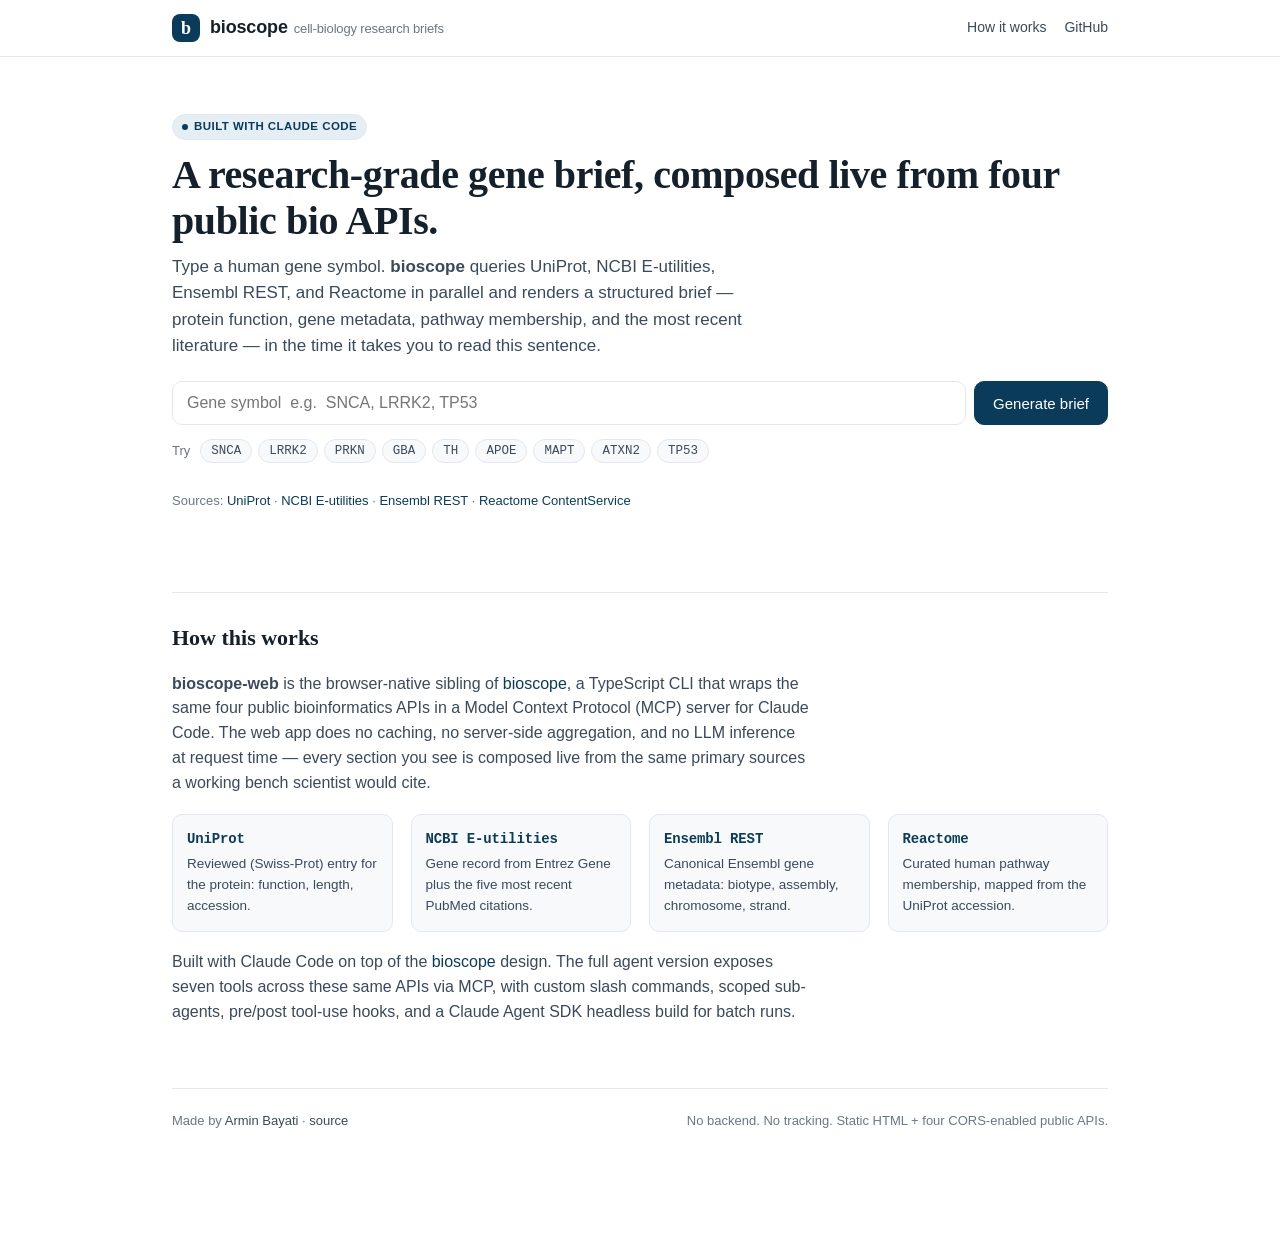
==== index.html @ f00f3561 "V1" ====
<!doctype html>
<html lang="en">
<head>
  <meta charset="utf-8" />
  <meta name="viewport" content="width=device-width, initial-scale=1" />
  <title>bioscope — AI cell-biology research briefs</title>
  <meta name="description" content="Type a human gene symbol. Get a research-grade brief composed live from UniProt, NCBI, Ensembl, and Reactome." />
  <meta name="theme-color" content="#0b3b5a" />
  <meta property="og:title" content="bioscope — AI cell-biology research briefs" />
  <meta property="og:description" content="Type a human gene symbol. Get a research-grade brief composed live from UniProt, NCBI, Ensembl, and Reactome." />
  <meta property="og:type" content="website" />
  <link rel="icon" href="data:image/svg+xml;utf8,<svg xmlns='http://www.w3.org/2000/svg' viewBox='0 0 64 64'><circle cx='32' cy='32' r='28' fill='%230b3b5a'/><text x='50%25' y='56%25' text-anchor='middle' font-family='Georgia,serif' font-size='34' fill='white'>b</text></svg>" />
  <style>
    :root {
      --ink: #14202b;
      --ink-soft: #3a4a5c;
      --mute: #6a7787;
      --rule: #e3e8ee;
      --panel: #f7f9fb;
      --accent: #0b3b5a;
      --accent-soft: #e6eef5;
      --warn: #b54708;
      --warn-soft: #fff4e5;
      --ok: #155724;
      --bg: #ffffff;
      --max: 980px;
    }
    * { box-sizing: border-box; }
    html, body { margin: 0; padding: 0; background: var(--bg); color: var(--ink); }
    body {
      font-family: -apple-system, BlinkMacSystemFont, "Segoe UI", Roboto, "Helvetica Neue", Arial, sans-serif;
      font-size: 16px;
      line-height: 1.55;
      -webkit-font-smoothing: antialiased;
      -moz-osx-font-smoothing: grayscale;
    }
    a { color: var(--accent); text-decoration: none; }
    a:hover { text-decoration: underline; }
    code, .mono { font-family: "SF Mono", Menlo, Consolas, "Roboto Mono", monospace; font-size: 0.93em; }
    .container { max-width: var(--max); margin: 0 auto; padding: 28px 22px 80px; }

    /* ===== Header ===== */
    header.site {
      border-bottom: 1px solid var(--rule);
      background: var(--bg);
      position: sticky; top: 0; z-index: 10;
      backdrop-filter: saturate(180%) blur(8px);
      -webkit-backdrop-filter: saturate(180%) blur(8px);
    }
    header.site .container { padding-top: 14px; padding-bottom: 14px; display: flex; align-items: center; gap: 14px; }
    .brand { display: flex; align-items: center; gap: 10px; font-weight: 600; letter-spacing: -0.01em; color: var(--ink); }
    .brand .logo {
      width: 28px; height: 28px; border-radius: 8px;
      background: var(--accent);
      color: white; display: grid; place-items: center;
      font-family: Georgia, serif; font-weight: 700; font-size: 18px; line-height: 1;
    }
    .brand .name { font-size: 18px; }
    .brand .name em { font-style: normal; color: var(--mute); font-weight: 500; font-size: 13px; margin-left: 6px; }
    nav.site-nav { margin-left: auto; display: flex; gap: 18px; font-size: 14px; }
    nav.site-nav a { color: var(--ink-soft); }
    nav.site-nav a:hover { color: var(--accent); }

    /* ===== Hero ===== */
    .hero { padding-top: 28px; padding-bottom: 12px; }
    .hero h1 {
      font-family: Georgia, "Iowan Old Style", "Times New Roman", serif;
      font-weight: 600;
      font-size: clamp(28px, 4.2vw, 40px);
      line-height: 1.15;
      margin: 0 0 10px;
      letter-spacing: -0.01em;
    }
    .hero p.lede {
      color: var(--ink-soft);
      font-size: 17px;
      max-width: 64ch;
      margin: 0 0 22px;
    }
    .hero .sources {
      color: var(--mute);
      font-size: 13px;
      margin-top: 8px;
    }

    /* ===== Search ===== */
    form.q {
      display: flex; gap: 8px; align-items: stretch;
      margin: 6px 0 14px;
    }
    form.q input[type="text"] {
      flex: 1;
      padding: 12px 14px;
      border: 1px solid var(--rule);
      border-radius: 10px;
      font-size: 16px;
      color: var(--ink);
      background: var(--bg);
      outline: none;
      transition: border-color 0.15s, box-shadow 0.15s;
    }
    form.q input[type="text"]:focus {
      border-color: var(--accent);
      box-shadow: 0 0 0 3px var(--accent-soft);
    }
    form.q button {
      padding: 12px 18px;
      border: 1px solid var(--accent);
      background: var(--accent);
      color: white;
      border-radius: 10px;
      font-size: 15px;
      font-weight: 500;
      cursor: pointer;
      transition: background 0.15s;
    }
    form.q button:hover { background: #0a324d; }
    form.q button:disabled { background: var(--mute); border-color: var(--mute); cursor: progress; }

    .chips { display: flex; flex-wrap: wrap; gap: 6px; margin-bottom: 28px; }
    .chips .label { color: var(--mute); font-size: 13px; margin-right: 4px; align-self: center; }
    .chip {
      font-family: "SF Mono", Menlo, Consolas, monospace;
      font-size: 12.5px;
      padding: 4px 10px;
      border: 1px solid var(--rule);
      border-radius: 999px;
      background: var(--panel);
      color: var(--ink-soft);
      cursor: pointer;
      transition: all 0.12s;
    }
    .chip:hover { border-color: var(--accent); color: var(--accent); background: var(--accent-soft); }

    /* ===== Brief layout ===== */
    .brief { display: grid; gap: 22px; }
    .brief.hidden { display: none; }

    .title-block {
      display: flex; align-items: baseline; flex-wrap: wrap; gap: 14px;
      padding-bottom: 14px;
      border-bottom: 1px solid var(--rule);
    }
    .title-block .gene {
      font-family: "SF Mono", Menlo, Consolas, monospace;
      font-style: italic;
      font-size: 32px;
      font-weight: 700;
      color: var(--accent);
      letter-spacing: -0.01em;
    }
    .title-block .protein {
      font-family: Georgia, serif;
      font-size: 22px;
      color: var(--ink);
    }
    .title-block .organism {
      font-style: italic;
      color: var(--mute);
      font-size: 14px;
    }

    .facts {
      display: grid;
      grid-template-columns: repeat(auto-fit, minmax(170px, 1fr));
      gap: 14px;
      padding: 16px;
      background: var(--panel);
      border: 1px solid var(--rule);
      border-radius: 12px;
    }
    .fact { display: flex; flex-direction: column; gap: 2px; min-width: 0; }
    .fact .k { font-size: 11.5px; text-transform: uppercase; letter-spacing: 0.06em; color: var(--mute); }
    .fact .v { font-family: "SF Mono", Menlo, Consolas, monospace; font-size: 14px; color: var(--ink); overflow: hidden; text-overflow: ellipsis; }
    .fact .v a { font-family: inherit; }

    section.card {
      padding: 4px 0;
    }
    section.card h2 {
      font-family: Georgia, serif;
      font-size: 19px;
      font-weight: 600;
      margin: 0 0 8px;
      color: var(--ink);
      display: flex; align-items: center; gap: 10px;
    }
    section.card h2 .src {
      font-family: -apple-system, BlinkMacSystemFont, "Segoe UI", Roboto, sans-serif;
      font-size: 11.5px;
      font-weight: 500;
      letter-spacing: 0.04em;
      text-transform: uppercase;
      color: var(--mute);
      padding: 2px 8px;
      border: 1px solid var(--rule);
      border-radius: 999px;
      background: var(--bg);
    }
    section.card .body p { margin: 0 0 8px; color: var(--ink-soft); }
    section.card .body p:last-child { margin-bottom: 0; }

    ul.list { list-style: none; padding: 0; margin: 4px 0 0; }
    ul.list li {
      padding: 10px 0;
      border-top: 1px solid var(--rule);
    }
    ul.list li:first-child { border-top: 0; padding-top: 4px; }
    ul.list .row1 { display: flex; gap: 10px; align-items: baseline; flex-wrap: wrap; }
    ul.list .row1 .id {
      font-family: "SF Mono", Menlo, Consolas, monospace;
      font-size: 12px;
      color: var(--mute);
    }
    ul.list .row1 .title {
      color: var(--ink);
      font-size: 15px;
      line-height: 1.45;
    }
    ul.list .row2 {
      margin-top: 4px;
      color: var(--mute);
      font-size: 13px;
    }
    ul.list .row2 .journal { font-style: italic; }

    /* ===== States ===== */
    .skeleton {
      background: linear-gradient(90deg, var(--panel) 0%, #eef2f6 50%, var(--panel) 100%);
      background-size: 200% 100%;
      animation: shimmer 1.4s linear infinite;
      border-radius: 8px;
    }
    @keyframes shimmer {
      0% { background-position: 200% 0; }
      100% { background-position: -200% 0; }
    }
    .sk-line { height: 14px; margin: 8px 0; }
    .sk-line.w70 { width: 70%; }
    .sk-line.w50 { width: 50%; }
    .sk-line.w90 { width: 90%; }
    .sk-block { height: 80px; margin: 12px 0; }

    .notice {
      padding: 14px 16px;
      border-radius: 10px;
      font-size: 14px;
      border: 1px solid var(--rule);
      background: var(--panel);
      color: var(--ink-soft);
    }
    .notice.warn { background: var(--warn-soft); border-color: #f5cba7; color: var(--warn); }
    .notice strong { color: inherit; }

    /* ===== About / Footer ===== */
    section.about {
      margin-top: 56px;
      padding-top: 28px;
      border-top: 1px solid var(--rule);
    }
    section.about h2 {
      font-family: Georgia, serif;
      font-size: 22px;
      font-weight: 600;
      margin: 0 0 10px;
    }
    section.about p { color: var(--ink-soft); max-width: 72ch; }
    section.about .grid {
      display: grid;
      grid-template-columns: repeat(auto-fit, minmax(220px, 1fr));
      gap: 18px;
      margin-top: 18px;
    }
    section.about .grid .item {
      padding: 14px;
      border: 1px solid var(--rule);
      border-radius: 10px;
      background: var(--panel);
    }
    section.about .grid .item h3 {
      margin: 0 0 4px;
      font-size: 14px;
      font-family: "SF Mono", Menlo, Consolas, monospace;
      letter-spacing: -0.01em;
      color: var(--accent);
    }
    section.about .grid .item p { margin: 0; font-size: 13.5px; }

    footer.site {
      margin-top: 64px;
      padding: 22px 0;
      border-top: 1px solid var(--rule);
      color: var(--mute);
      font-size: 13px;
      display: flex; flex-wrap: wrap; gap: 14px; align-items: center;
    }
    footer.site .who { flex: 1; min-width: 220px; }
    footer.site .built { color: var(--mute); }
    footer.site a { color: var(--ink-soft); }

    .ai-pill {
      display: inline-flex; align-items: center; gap: 6px;
      padding: 3px 9px;
      font-size: 11.5px;
      letter-spacing: 0.04em;
      text-transform: uppercase;
      border: 1px solid var(--rule);
      border-radius: 999px;
      background: var(--accent-soft);
      color: var(--accent);
      font-weight: 600;
    }
    .ai-pill::before {
      content: "";
      width: 6px; height: 6px; border-radius: 999px; background: var(--accent);
    }

    @media (max-width: 600px) {
      .title-block .gene { font-size: 26px; }
      .title-block .protein { font-size: 18px; }
      form.q { flex-direction: column; }
      form.q button { width: 100%; }
    }
  </style>
</head>
<body>

<header class="site">
  <div class="container">
    <a class="brand" href="./">
      <span class="logo">b</span>
      <span class="name">bioscope<em>cell-biology research briefs</em></span>
    </a>
    <nav class="site-nav">
      <a href="#about">How it works</a>
      <a href="https://github.com/abayatibrain/bioscope-web" id="repo-link">GitHub</a>
    </nav>
  </div>
</header>

<main class="container">

  <section class="hero">
    <span class="ai-pill">Built with Claude Code</span>
    <h1 style="margin-top:12px">A research-grade gene brief, composed live from four public bio APIs.</h1>
    <p class="lede">
      Type a human gene symbol. <strong>bioscope</strong> queries UniProt, NCBI E-utilities,
      Ensembl REST, and Reactome in parallel and renders a structured brief —
      protein function, gene metadata, pathway membership, and the most recent literature —
      in the time it takes you to read this sentence.
    </p>

    <form class="q" id="search-form" autocomplete="off">
      <input
        type="text"
        id="q"
        placeholder="Gene symbol  e.g.  SNCA, LRRK2, TP53"
        spellcheck="false"
        autocorrect="off"
        autocapitalize="characters"
        aria-label="Gene symbol"
      />
      <button type="submit" id="go">Generate brief</button>
    </form>

    <div class="chips" aria-label="Example gene symbols">
      <span class="label">Try</span>
      <button class="chip" data-q="SNCA">SNCA</button>
      <button class="chip" data-q="LRRK2">LRRK2</button>
      <button class="chip" data-q="PRKN">PRKN</button>
      <button class="chip" data-q="GBA">GBA</button>
      <button class="chip" data-q="TH">TH</button>
      <button class="chip" data-q="APOE">APOE</button>
      <button class="chip" data-q="MAPT">MAPT</button>
      <button class="chip" data-q="ATXN2">ATXN2</button>
      <button class="chip" data-q="TP53">TP53</button>
    </div>

    <p class="sources">
      Sources: <a href="https://www.uniprot.org/" target="_blank" rel="noopener">UniProt</a> ·
      <a href="https://www.ncbi.nlm.nih.gov/home/develop/api/" target="_blank" rel="noopener">NCBI E-utilities</a> ·
      <a href="https://rest.ensembl.org/" target="_blank" rel="noopener">Ensembl REST</a> ·
      <a href="https://reactome.org/ContentService/" target="_blank" rel="noopener">Reactome ContentService</a>
    </p>
  </section>

  <section class="brief hidden" id="brief" aria-live="polite"></section>

  <section class="about" id="about">
    <h2>How this works</h2>
    <p>
      <strong>bioscope-web</strong> is the browser-native sibling of
      <a href="https://github.com/abayatibrain/bioscope" id="cli-link">bioscope</a>,
      a TypeScript CLI that wraps the same four public bioinformatics APIs in a
      Model Context Protocol (MCP) server for Claude Code. The web app does no
      caching, no server-side aggregation, and no LLM inference at request time —
      every section you see is composed live from the same primary sources a
      working bench scientist would cite.
    </p>
    <div class="grid">
      <div class="item">
        <h3>UniProt</h3>
        <p>Reviewed (Swiss-Prot) entry for the protein: function, length, accession.</p>
      </div>
      <div class="item">
        <h3>NCBI E-utilities</h3>
        <p>Gene record from Entrez Gene plus the five most recent PubMed citations.</p>
      </div>
      <div class="item">
        <h3>Ensembl REST</h3>
        <p>Canonical Ensembl gene metadata: biotype, assembly, chromosome, strand.</p>
      </div>
      <div class="item">
        <h3>Reactome</h3>
        <p>Curated human pathway membership, mapped from the UniProt accession.</p>
      </div>
    </div>
    <p style="margin-top:18px">
      Built with Claude Code on top of the
      <a href="https://github.com/abayatibrain/bioscope" id="cli-link-2">bioscope</a>
      design. The full agent version exposes seven tools across these same APIs via MCP,
      with custom slash commands, scoped sub-agents, pre/post tool-use hooks, and a
      Claude Agent SDK headless build for batch runs.
    </p>
  </section>

  <footer class="site">
    <div class="who">
      Made by <a href="https://arminbayati.com" target="_blank" rel="noopener">Armin Bayati</a>
      &middot;
      <a href="https://github.com/abayatibrain/bioscope-web" id="repo-link-2">source</a>
    </div>
    <div class="built">No backend. No tracking. Static HTML + four CORS-enabled public APIs.</div>
  </footer>

</main>

<script>
"use strict";

/* ============================================================
 * bioscope-web — single-page client over UniProt / NCBI / Ensembl / Reactome
 * No build step, no backend, no dependencies. ES2017+.
 * ============================================================ */

/** Endpoints we hit. All four return Access-Control-Allow-Origin: *. */
const API = {
  uniprotSearch: (sym) =>
    `https://rest.uniprot.org/uniprotkb/search?` +
    `query=${encodeURIComponent(`gene:${sym} AND organism_id:9606 AND reviewed:true`)}` +
    `&format=json&size=1`,
  ncbiGeneSearch: (sym) =>
    `https://eutils.ncbi.nlm.nih.gov/entrez/eutils/esearch.fcgi?` +
    `db=gene&term=${encodeURIComponent(`${sym}[sym] AND human[orgn]`)}&retmode=json`,
  ncbiGeneSummary: (uid) =>
    `https://eutils.ncbi.nlm.nih.gov/entrez/eutils/esummary.fcgi?db=gene&id=${uid}&retmode=json`,
  pubmedSearch: (sym) =>
    `https://eutils.ncbi.nlm.nih.gov/entrez/eutils/esearch.fcgi?` +
    `db=pubmed&term=${encodeURIComponent(`${sym}[gene] AND english[lang]`)}` +
    `&sort=date&retmax=5&retmode=json`,
  pubmedSummary: (ids) =>
    `https://eutils.ncbi.nlm.nih.gov/entrez/eutils/esummary.fcgi?db=pubmed&id=${ids.join(",")}&retmode=json`,
  ensemblLookup: (sym) =>
    `https://rest.ensembl.org/lookup/symbol/homo_sapiens/${encodeURIComponent(sym)}?expand=0`,
  reactomePathways: (acc) =>
    `https://reactome.org/ContentService/data/mapping/UniProt/${encodeURIComponent(acc)}/pathways?species=9606`,
};

/** Outbound links to authoritative pages. */
const LINK = {
  uniprot: (acc) => `https://www.uniprot.org/uniprotkb/${acc}/entry`,
  ensembl: (id)  => `https://www.ensembl.org/Homo_sapiens/Gene/Summary?g=${id}`,
  ncbiGene: (uid)=> `https://www.ncbi.nlm.nih.gov/gene/${uid}`,
  pubmed: (pmid) => `https://pubmed.ncbi.nlm.nih.gov/${pmid}/`,
  reactome: (st) => `https://reactome.org/PathwayBrowser/#/${st}`,
  hgncSearch: (sym) => `https://www.genenames.org/tools/search/#!/?query=${encodeURIComponent(sym)}`,
};

/** Normalize a user-typed gene symbol. */
function cleanSymbol(s) {
  return (s || "").trim().toUpperCase().replace(/[^A-Z0-9\-]/g, "");
}

/* ---------- Throttled fetch with 429 retry ---------------------------
 * NCBI E-utilities rate-limits anonymous IPs to 3 req/sec. We throttle
 * per-host: NCBI hosts get a 400 ms slot, every other host runs immediately.
 * On 429 or 503 we retry once with backoff before surfacing the error. */
function makeQueue(spacingMs) {
  let chain = Promise.resolve();
  return function enqueue(task) {
    const out = chain.then(task);
    chain = out.then(() => new Promise(r => setTimeout(r, spacingMs)), () => new Promise(r => setTimeout(r, spacingMs)));
    return out;
  };
}
const NCBI_QUEUE = makeQueue(400);

function isThrottledHost(url) {
  return url.includes("eutils.ncbi.nlm.nih.gov");
}

const sleep = (ms) => new Promise(r => setTimeout(r, ms));

/** JSON fetch with a timeout, host-aware throttle, and retry on 429/503. */
async function getJSON(url, { timeout = 15000, retries = 2 } = {}) {
  const exec = async () => {
    for (let attempt = 0; attempt <= retries; attempt++) {
      const ctrl = new AbortController();
      const t = setTimeout(() => ctrl.abort(), timeout);
      try {
        const r = await fetch(url, {
          signal: ctrl.signal,
          headers: { "Accept": "application/json" },
        });
        if (r.status === 429 || r.status === 503) {
          if (attempt < retries) { await sleep(700 * Math.pow(2, attempt)); continue; }
        }
        if (!r.ok) {
          const text = await r.text().catch(() => "");
          throw new Error(`HTTP ${r.status} ${r.statusText} — ${text.slice(0,120)}`);
        }
        return await r.json();
      } finally {
        clearTimeout(t);
      }
    }
    throw new Error("retries exhausted");
  };
  return isThrottledHost(url) ? NCBI_QUEUE(exec) : exec();
}

/** Wrap a promise so .all() never short-circuits. */
function settle(p) {
  return p.then(value => ({ ok: true, value }), error => ({ ok: false, error }));
}

/* ---------- Parsers (one per API). Tolerant of missing fields. ---------- */

function parseUniProt(j) {
  const r = (j && j.results && j.results[0]) || null;
  if (!r) return null;
  const fn = (r.comments || []).filter(c => c.commentType === "FUNCTION");
  const functionText = fn.length && fn[0].texts && fn[0].texts[0]
    ? fn[0].texts[0].value : null;
  const subloc = (r.comments || []).filter(c => c.commentType === "SUBCELLULAR LOCATION");
  const sublocText = subloc.length && subloc[0].subcellularLocations
    ? subloc[0].subcellularLocations
        .map(s => (s.location && s.location.value) || "")
        .filter(Boolean).join("; ")
    : null;
  return {
    accession: r.primaryAccession || null,
    entryName: r.uniProtkbId || null,
    proteinName: ((r.proteinDescription || {}).recommendedName || {}).fullName
      ? r.proteinDescription.recommendedName.fullName.value : null,
    geneNames: (r.genes || []).map(g => (g.geneName || {}).value).filter(Boolean),
    length: (r.sequence || {}).length || null,
    organism: (r.organism || {}).scientificName || null,
    function: functionText,
    subcellular: sublocText,
  };
}

function parseNcbiGene(j, uid) {
  const r = j && j.result && j.result[uid];
  if (!r) return null;
  return {
    uid,
    name: r.name || null,
    description: r.description || null,
    summary: r.summary || null,
    chromosome: r.chromosome || null,
    maplocation: r.maplocation || null,
    aliases: (r.otheraliases || "").split(/,\s*/).filter(Boolean),
    organism: (r.organism && r.organism.scientificname) || null,
  };
}

function parsePubMedSummaries(j) {
  if (!j || !j.result) return [];
  const uids = j.result.uids || [];
  return uids.map(uid => {
    const r = j.result[uid] || {};
    const authors = (r.authors || []).map(a => a.name).filter(Boolean);
    return {
      pmid: uid,
      title: r.title || "",
      journal: r.source || "",
      pubdate: r.pubdate || "",
      authors,
      doi: extractDoi(r.elocationid || "", r.articleids || []),
    };
  });
}

function extractDoi(elocationid, articleids) {
  const m = (elocationid || "").match(/10\.\d{4,9}\/\S+/);
  if (m) return m[0];
  for (const a of (articleids || [])) {
    if ((a.idtype || "").toLowerCase() === "doi" && a.value) return a.value;
  }
  return null;
}

function parseEnsembl(j) {
  if (!j || j.error) return null;
  return {
    id: j.id || null,
    biotype: j.biotype || null,
    assembly: j.assembly_name || null,
    chr: j.seq_region_name || null,
    start: j.start || null,
    end: j.end || null,
    strand: j.strand || null,
    canonicalTranscript: j.canonical_transcript || null,
    description: j.description || null,
  };
}

function parseReactome(arr) {
  if (!Array.isArray(arr)) return [];
  return arr.map(p => ({
    stId: p.stId,
    name: p.displayName,
    species: (p.species && p.species[0] && p.species[0].displayName) || null,
  })).filter(p => p.stId && p.name);
}

/* ---------- Pipeline ---------- */

async function fetchBrief(sym) {
  // 1) Fire UniProt, NCBI gene-search, Ensembl, PubMed-search in parallel.
  const [uniRes, ncbiSearchRes, ensRes, pmSearchRes] = await Promise.all([
    settle(getJSON(API.uniprotSearch(sym))),
    settle(getJSON(API.ncbiGeneSearch(sym))),
    settle(getJSON(API.ensemblLookup(sym))),
    settle(getJSON(API.pubmedSearch(sym))),
  ]);

  const uniprot = uniRes.ok ? parseUniProt(uniRes.value) : null;
  const ensembl = ensRes.ok ? parseEnsembl(ensRes.value) : null;

  // 2) Dependent calls based on results from step 1.
  let geneUid = null;
  if (ncbiSearchRes.ok) {
    const idlist = ((ncbiSearchRes.value || {}).esearchresult || {}).idlist || [];
    geneUid = idlist[0] || null;
  }
  let pmIds = [];
  if (pmSearchRes.ok) {
    pmIds = ((pmSearchRes.value || {}).esearchresult || {}).idlist || [];
  }

  const [geneSumRes, pmSumRes, pathRes] = await Promise.all([
    geneUid ? settle(getJSON(API.ncbiGeneSummary(geneUid))) : Promise.resolve({ ok: true, value: null }),
    pmIds.length ? settle(getJSON(API.pubmedSummary(pmIds))) : Promise.resolve({ ok: true, value: null }),
    uniprot && uniprot.accession
      ? settle(getJSON(API.reactomePathways(uniprot.accession)))
      : Promise.resolve({ ok: true, value: [] }),
  ]);

  const gene = (geneSumRes.ok && geneSumRes.value && geneUid)
    ? parseNcbiGene(geneSumRes.value, geneUid) : null;
  const pubmed = (pmSumRes.ok && pmSumRes.value) ? parsePubMedSummaries(pmSumRes.value) : [];
  const pathways = pathRes.ok ? parseReactome(pathRes.value || []) : [];

  return {
    query: sym,
    uniprot,
    gene,
    ensembl,
    pubmed,
    pathways,
    errors: {
      uniprot: uniRes.ok ? null : String(uniRes.error || ""),
      ncbi:    ncbiSearchRes.ok ? null : String(ncbiSearchRes.error || ""),
      ensembl: ensRes.ok ? null : String(ensRes.error || ""),
      pubmed:  pmSearchRes.ok ? null : String(pmSearchRes.error || ""),
      gene:    geneSumRes.ok ? null : String(geneSumRes.error || ""),
      pmsum:   pmSumRes.ok ? null : String(pmSumRes.error || ""),
      reactome: pathRes.ok ? null : String(pathRes.error || ""),
    },
  };
}

/* ---------- Rendering ---------- */

const briefEl = document.getElementById("brief");

function esc(s) {
  return String(s == null ? "" : s)
    .replace(/&/g, "&amp;")
    .replace(/</g, "&lt;")
    .replace(/>/g, "&gt;")
    .replace(/"/g, "&quot;");
}

function renderSkeleton(sym) {
  briefEl.classList.remove("hidden");
  briefEl.innerHTML = `
    <div class="title-block">
      <span class="gene">${esc(sym)}</span>
      <span class="protein" style="color: var(--mute)">Composing brief from public bio APIs…</span>
    </div>
    <div class="facts">
      ${Array.from({length: 4}).map(() => `
        <div class="fact">
          <div class="k skeleton" style="height:10px;width:60px"></div>
          <div class="v skeleton" style="height:14px;width:120px;margin-top:6px"></div>
        </div>
      `).join("")}
    </div>
    <section class="card">
      <h2>Protein function <span class="src">UniProt</span></h2>
      <div class="sk-line skeleton w90"></div>
      <div class="sk-line skeleton w70"></div>
      <div class="sk-line skeleton w50"></div>
    </section>
    <section class="card">
      <h2>Gene summary <span class="src">NCBI</span></h2>
      <div class="sk-line skeleton w90"></div>
      <div class="sk-line skeleton w70"></div>
    </section>
    <section class="card">
      <h2>Pathway membership <span class="src">Reactome</span></h2>
      <div class="sk-block skeleton"></div>
    </section>
    <section class="card">
      <h2>Recent literature <span class="src">PubMed</span></h2>
      <div class="sk-block skeleton"></div>
    </section>
  `;
}

function notFoundView(sym) {
  briefEl.innerHTML = `
    <div class="notice warn">
      <strong>No reviewed human entry found for <code>${esc(sym)}</code>.</strong>
      bioscope looks up <em>Homo sapiens</em> symbols in Swiss-Prot (reviewed UniProt) and Entrez Gene.
      Double-check the symbol — for example, ${esc(sym)} might be an alias.
      Try <a href="${LINK.hgncSearch(sym)}" target="_blank" rel="noopener">searching HGNC</a> for the
      canonical symbol, or try one of the example chips above.
    </div>
  `;
}

function factsBlock(b) {
  const F = [];
  if (b.uniprot && b.uniprot.accession) {
    F.push(["UniProt", `<a href="${LINK.uniprot(b.uniprot.accession)}" target="_blank" rel="noopener">${esc(b.uniprot.accession)}</a> &middot; ${esc(b.uniprot.entryName || "")}`]);
  }
  if (b.uniprot && b.uniprot.length) {
    F.push(["Length", `${b.uniprot.length} aa`]);
  }
  if (b.ensembl && b.ensembl.id) {
    F.push(["Ensembl", `<a href="${LINK.ensembl(b.ensembl.id)}" target="_blank" rel="noopener">${esc(b.ensembl.id)}</a>`]);
  }
  if (b.gene && b.gene.uid) {
    F.push(["NCBI Gene", `<a href="${LINK.ncbiGene(b.gene.uid)}" target="_blank" rel="noopener">${esc(b.gene.uid)}</a>`]);
  }
  if (b.gene && b.gene.maplocation) {
    F.push(["Locus", esc(b.gene.maplocation)]);
  } else if (b.ensembl && b.ensembl.chr) {
    const strand = b.ensembl.strand === 1 ? "+" : (b.ensembl.strand === -1 ? "−" : "");
    F.push(["Locus", `chr${esc(b.ensembl.chr)} ${strand}`]);
  }
  if (b.ensembl && b.ensembl.biotype) {
    F.push(["Biotype", esc(b.ensembl.biotype)]);
  }
  if (b.gene && b.gene.aliases && b.gene.aliases.length) {
    F.push(["Aliases", esc(b.gene.aliases.slice(0,4).join(", "))]);
  }
  if (!F.length) return "";
  return `
    <div class="facts">
      ${F.map(([k,v]) => `<div class="fact"><div class="k">${esc(k)}</div><div class="v">${v}</div></div>`).join("")}
    </div>
  `;
}

function functionCard(b) {
  if (!b.uniprot || !b.uniprot.function) {
    return `
      <section class="card">
        <h2>Protein function <span class="src">UniProt</span></h2>
        <div class="notice">No reviewed function annotation in Swiss-Prot for this entry.</div>
      </section>
    `;
  }
  // Strip parenthesized PubMed citations for legibility (kept available via accession link).
  const cleaned = b.uniprot.function
    .replace(/\s*\((?:By similarity|PubMed:[^)]+|Ref\.[^)]+)\)/g, "")
    .replace(/\s+/g, " ")
    .trim();
  return `
    <section class="card">
      <h2>Protein function <span class="src">UniProt</span></h2>
      <div class="body">
        <p>${esc(cleaned)}</p>
        ${b.uniprot.subcellular ? `<p><strong>Subcellular location.</strong> ${esc(b.uniprot.subcellular)}</p>` : ""}
      </div>
    </section>
  `;
}

function geneCard(b) {
  if (!b.gene || !b.gene.summary) {
    if (b.ensembl && b.ensembl.description) {
      return `
        <section class="card">
          <h2>Gene summary <span class="src">Ensembl</span></h2>
          <div class="body"><p>${esc(b.ensembl.description.replace(/\[Source:.*\]$/, "").trim())}</p></div>
        </section>
      `;
    }
    return "";
  }
  return `
    <section class="card">
      <h2>Gene summary <span class="src">NCBI Entrez Gene</span></h2>
      <div class="body">
        <p><strong>${esc(b.gene.name || "")}</strong> &mdash; ${esc(b.gene.description || "")}</p>
        <p>${esc(b.gene.summary)}</p>
      </div>
    </section>
  `;
}

function pathwaysCard(b) {
  const ps = (b.pathways || []).slice(0, 8);
  return `
    <section class="card">
      <h2>Pathway membership <span class="src">Reactome</span></h2>
      ${
        ps.length
          ? `<ul class="list">${ps.map(p => `
              <li>
                <div class="row1">
                  <span class="id">${esc(p.stId)}</span>
                  <span class="title"><a href="${LINK.reactome(p.stId)}" target="_blank" rel="noopener">${esc(p.name)}</a></span>
                </div>
              </li>`).join("")}</ul>`
          : `<div class="notice">No curated Reactome pathways are mapped to this UniProt accession${b.uniprot && b.uniprot.accession ? ` (${esc(b.uniprot.accession)})` : ""}.</div>`
      }
    </section>
  `;
}

function pubmedCard(b) {
  const items = (b.pubmed || []).slice(0, 5);
  return `
    <section class="card">
      <h2>Recent literature <span class="src">PubMed</span></h2>
      ${
        items.length
          ? `<ul class="list">${items.map(p => {
              const auth = p.authors && p.authors.length
                ? (p.authors.length > 3 ? `${p.authors.slice(0,3).join(", ")}, et al.` : p.authors.join(", "))
                : "";
              return `
                <li>
                  <div class="row1">
                    <span class="id">PMID ${esc(p.pmid)}</span>
                    <span class="title"><a href="${LINK.pubmed(p.pmid)}" target="_blank" rel="noopener">${esc(p.title.replace(/\.$/, ""))}</a></span>
                  </div>
                  <div class="row2">
                    ${auth ? esc(auth) + " &middot; " : ""}<span class="journal">${esc(p.journal || "")}</span>${p.pubdate ? " &middot; " + esc(p.pubdate) : ""}
                  </div>
                </li>`;
            }).join("")}</ul>`
          : `<div class="notice">No recent PubMed citations indexed under this gene.</div>`
      }
    </section>
  `;
}

function renderBrief(b) {
  // Decide whether we got enough to call this "found".
  const hasAny = !!(b.uniprot || b.gene || b.ensembl || (b.pubmed && b.pubmed.length));
  if (!hasAny) { notFoundView(b.query); return; }

  const proteinTitle = (b.uniprot && b.uniprot.proteinName)
    || (b.gene && b.gene.description)
    || (b.ensembl && b.ensembl.description && b.ensembl.description.replace(/\[Source:.*\]$/, "").trim())
    || "";

  briefEl.innerHTML = `
    <div class="title-block">
      <span class="gene">${esc(b.query)}</span>
      <span class="protein">${esc(proteinTitle)}</span>
      <span class="organism">Homo sapiens</span>
    </div>
    ${factsBlock(b)}
    ${functionCard(b)}
    ${geneCard(b)}
    ${pathwaysCard(b)}
    ${pubmedCard(b)}
  `;
  // Soft-scroll the brief into view on mobile / short windows.
  briefEl.scrollIntoView({ behavior: "smooth", block: "start" });
}

function renderError(sym, err) {
  briefEl.classList.remove("hidden");
  briefEl.innerHTML = `
    <div class="notice warn">
      <strong>Couldn't compose a brief for <code>${esc(sym)}</code>.</strong>
      ${esc(String(err && err.message || err || "Unknown error"))}<br>
      Check your network connection and try again, or pick one of the example chips above.
    </div>
  `;
}

/* ---------- Wire-up ---------- */

const formEl = document.getElementById("search-form");
const inputEl = document.getElementById("q");
const goBtn = document.getElementById("go");

let currentReq = 0;

async function run(sym) {
  sym = cleanSymbol(sym);
  if (!sym) { inputEl.focus(); return; }
  if (sym.length > 25) { renderError(sym, "Gene symbol too long."); return; }

  // Update URL so briefs are linkable.
  const url = new URL(location.href);
  url.searchParams.set("gene", sym);
  history.replaceState(null, "", url.toString());

  document.title = `${sym} — bioscope`;
  goBtn.disabled = true;
  goBtn.textContent = "Composing…";
  renderSkeleton(sym);

  const myReq = ++currentReq;
  try {
    const brief = await fetchBrief(sym);
    if (myReq !== currentReq) return; // a newer search took over
    renderBrief(brief);
  } catch (e) {
    if (myReq !== currentReq) return;
    renderError(sym, e);
  } finally {
    if (myReq === currentReq) {
      goBtn.disabled = false;
      goBtn.textContent = "Generate brief";
    }
  }
}

formEl.addEventListener("submit", (e) => {
  e.preventDefault();
  run(inputEl.value);
});

document.querySelectorAll(".chip").forEach(el => {
  el.addEventListener("click", () => {
    inputEl.value = el.dataset.q;
    run(el.dataset.q);
  });
});

// Allow ?gene=SNCA-style deep links.
const initial = new URL(location.href).searchParams.get("gene");
if (initial) {
  inputEl.value = cleanSymbol(initial);
  run(initial);
}

</script>

</body>
</html>
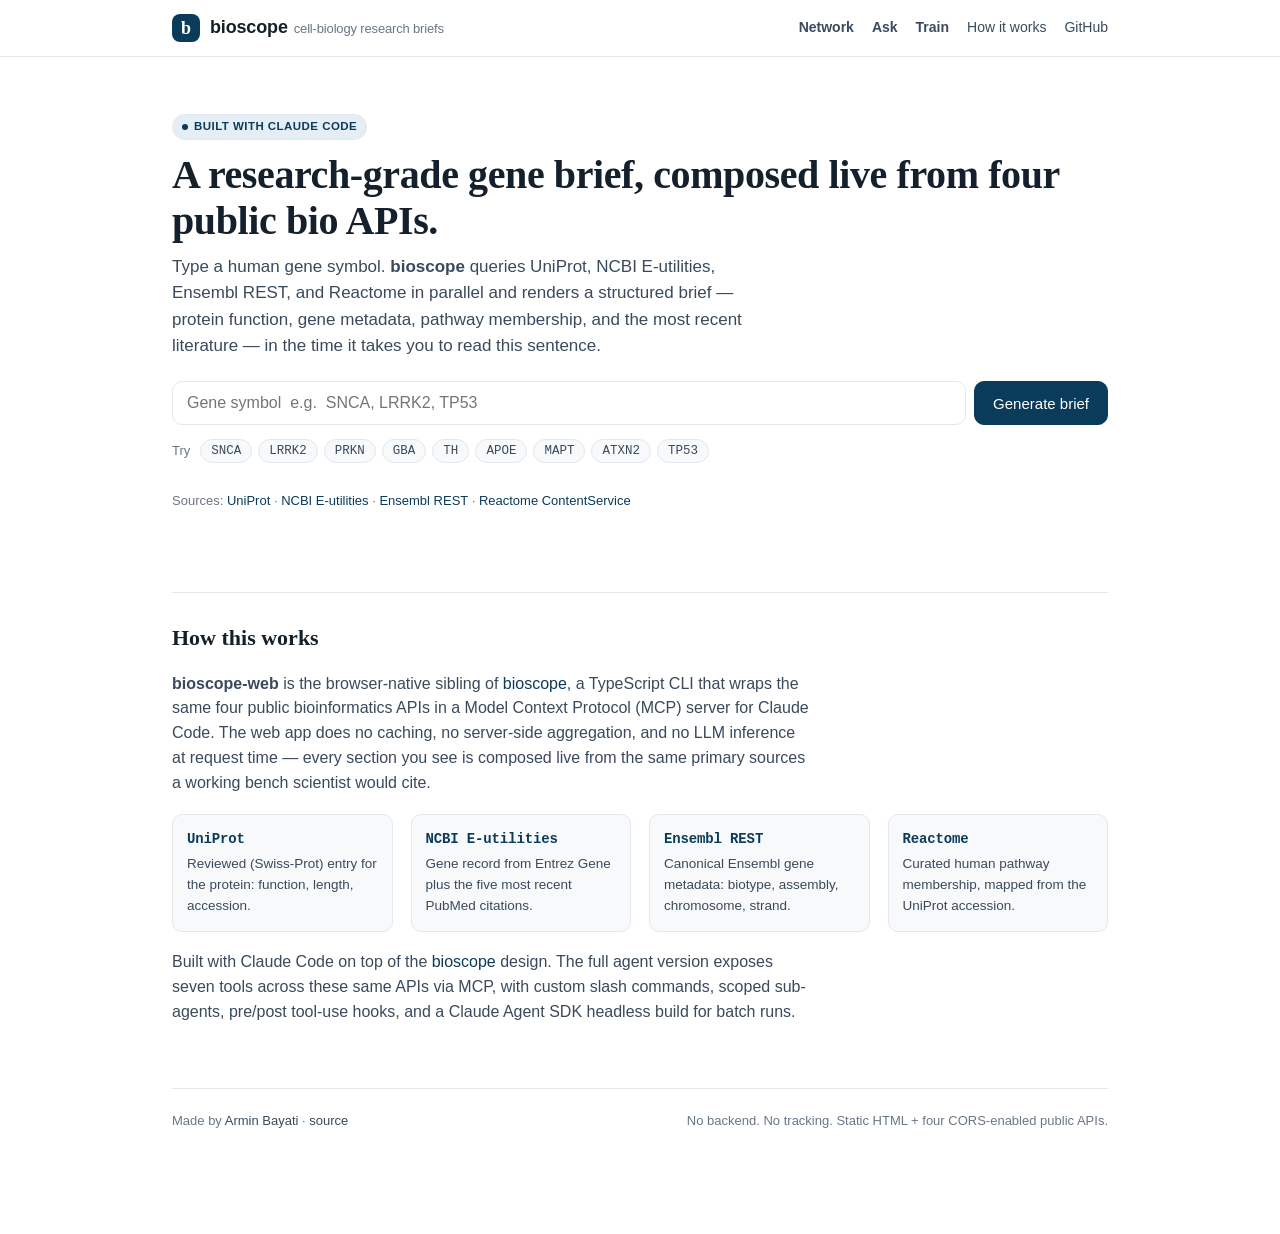
==== commit 746299c1: "V1.1" ====
--- a/index.html
+++ b/index.html
@@ -332,6 +332,9 @@
       <span class="name">bioscope<em>cell-biology research briefs</em></span>
     </a>
     <nav class="site-nav">
+      <a href="./network.html"><strong>Network</strong></a>
+      <a href="./ask.html"><strong>Ask</strong></a>
+      <a href="./train.html"><strong>Train</strong></a>
       <a href="#about">How it works</a>
       <a href="https://github.com/abayatibrain/bioscope-web" id="repo-link">GitHub</a>
     </nav>
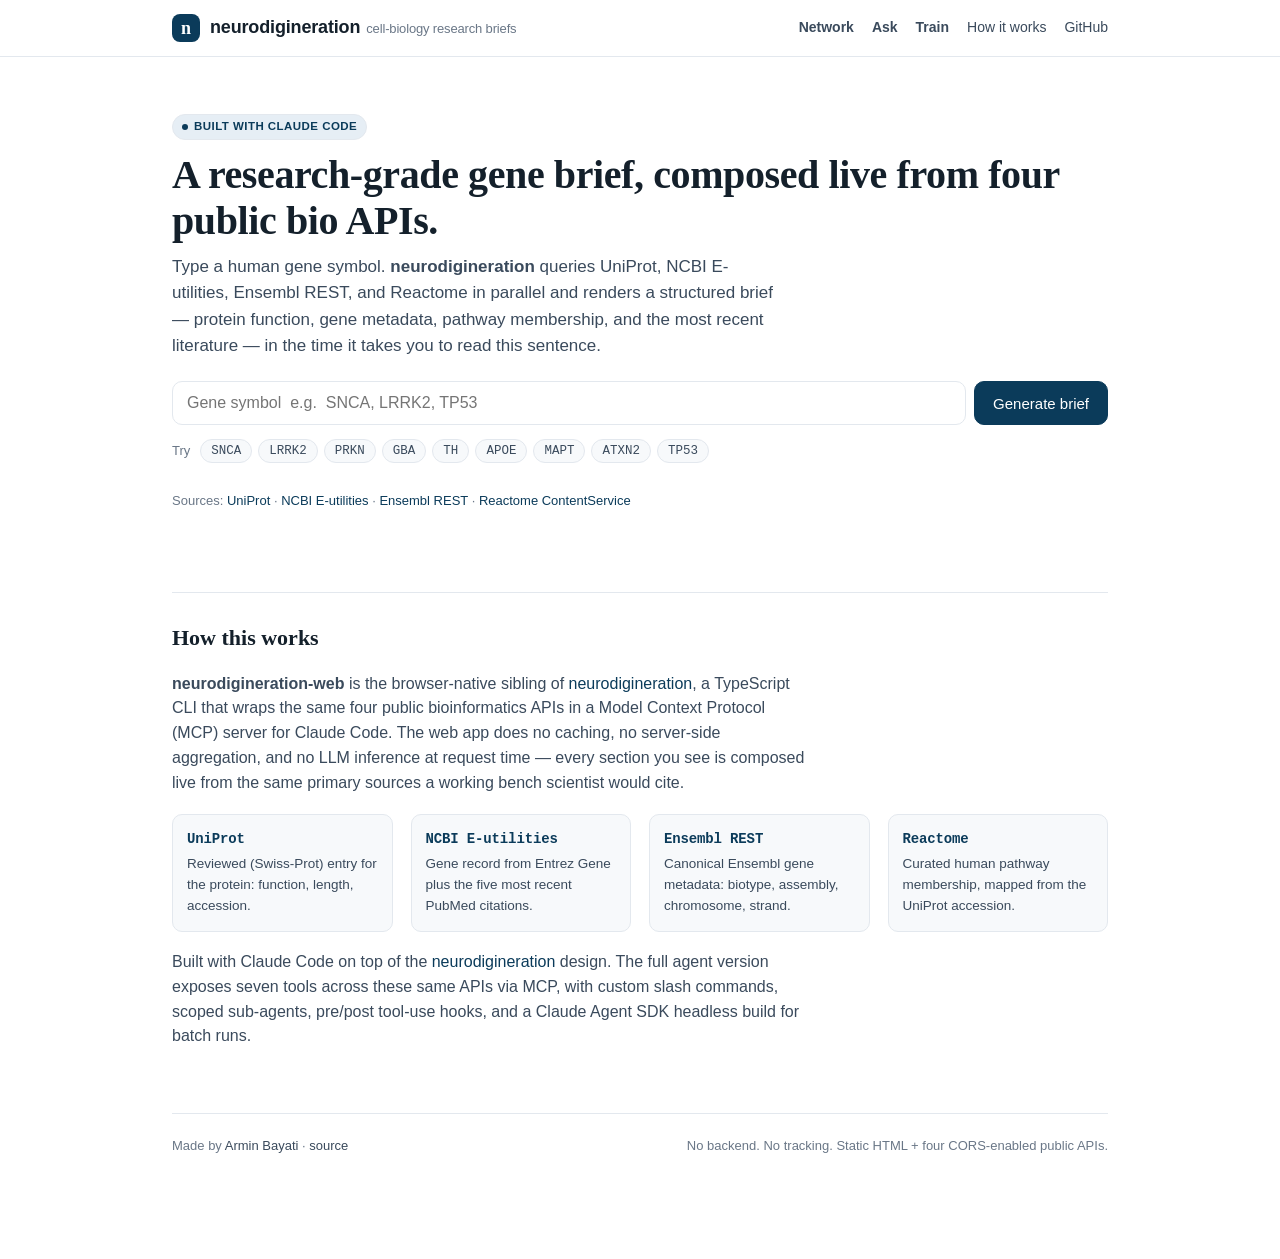
==== commit 6b851698: "name change" ====
--- a/index.html
+++ b/index.html
@@ -3,13 +3,13 @@
 <head>
   <meta charset="utf-8" />
   <meta name="viewport" content="width=device-width, initial-scale=1" />
-  <title>bioscope — AI cell-biology research briefs</title>
+  <title>neurodigineration — AI cell-biology research briefs</title>
   <meta name="description" content="Type a human gene symbol. Get a research-grade brief composed live from UniProt, NCBI, Ensembl, and Reactome." />
   <meta name="theme-color" content="#0b3b5a" />
-  <meta property="og:title" content="bioscope — AI cell-biology research briefs" />
+  <meta property="og:title" content="neurodigineration — AI cell-biology research briefs" />
   <meta property="og:description" content="Type a human gene symbol. Get a research-grade brief composed live from UniProt, NCBI, Ensembl, and Reactome." />
   <meta property="og:type" content="website" />
-  <link rel="icon" href="data:image/svg+xml;utf8,<svg xmlns='http://www.w3.org/2000/svg' viewBox='0 0 64 64'><circle cx='32' cy='32' r='28' fill='%230b3b5a'/><text x='50%25' y='56%25' text-anchor='middle' font-family='Georgia,serif' font-size='34' fill='white'>b</text></svg>" />
+  <link rel="icon" href="data:image/svg+xml;utf8,<svg xmlns='http://www.w3.org/2000/svg' viewBox='0 0 64 64'><circle cx='32' cy='32' r='28' fill='%230b3b5a'/><text x='50%25' y='56%25' text-anchor='middle' font-family='Georgia,serif' font-size='34' fill='white'>n</text></svg>" />
   <style>
     :root {
       --ink: #14202b;
@@ -328,15 +328,15 @@
 <header class="site">
   <div class="container">
     <a class="brand" href="./">
-      <span class="logo">b</span>
-      <span class="name">bioscope<em>cell-biology research briefs</em></span>
+      <span class="logo">n</span>
+      <span class="name">neurodigineration<em>cell-biology research briefs</em></span>
     </a>
     <nav class="site-nav">
       <a href="./network.html"><strong>Network</strong></a>
       <a href="./ask.html"><strong>Ask</strong></a>
       <a href="./train.html"><strong>Train</strong></a>
       <a href="#about">How it works</a>
-      <a href="https://github.com/abayatibrain/bioscope-web" id="repo-link">GitHub</a>
+      <a href="https://github.com/abayatibrain/neurodigineration" id="repo-link">GitHub</a>
     </nav>
   </div>
 </header>
@@ -347,7 +347,7 @@
     <span class="ai-pill">Built with Claude Code</span>
     <h1 style="margin-top:12px">A research-grade gene brief, composed live from four public bio APIs.</h1>
     <p class="lede">
-      Type a human gene symbol. <strong>bioscope</strong> queries UniProt, NCBI E-utilities,
+      Type a human gene symbol. <strong>neurodigineration</strong> queries UniProt, NCBI E-utilities,
       Ensembl REST, and Reactome in parallel and renders a structured brief —
       protein function, gene metadata, pathway membership, and the most recent literature —
       in the time it takes you to read this sentence.
@@ -392,8 +392,8 @@
   <section class="about" id="about">
     <h2>How this works</h2>
     <p>
-      <strong>bioscope-web</strong> is the browser-native sibling of
-      <a href="https://github.com/abayatibrain/bioscope" id="cli-link">bioscope</a>,
+      <strong>neurodigineration-web</strong> is the browser-native sibling of
+      <a href="https://github.com/abayatibrain/neurodigineration" id="cli-link">neurodigineration</a>,
       a TypeScript CLI that wraps the same four public bioinformatics APIs in a
       Model Context Protocol (MCP) server for Claude Code. The web app does no
       caching, no server-side aggregation, and no LLM inference at request time —
@@ -420,7 +420,7 @@
     </div>
     <p style="margin-top:18px">
       Built with Claude Code on top of the
-      <a href="https://github.com/abayatibrain/bioscope" id="cli-link-2">bioscope</a>
+      <a href="https://github.com/abayatibrain/neurodigineration" id="cli-link-2">neurodigineration</a>
       design. The full agent version exposes seven tools across these same APIs via MCP,
       with custom slash commands, scoped sub-agents, pre/post tool-use hooks, and a
       Claude Agent SDK headless build for batch runs.
@@ -431,7 +431,7 @@
     <div class="who">
       Made by <a href="https://arminbayati.com" target="_blank" rel="noopener">Armin Bayati</a>
       &middot;
-      <a href="https://github.com/abayatibrain/bioscope-web" id="repo-link-2">source</a>
+      <a href="https://github.com/abayatibrain/neurodigineration" id="repo-link-2">source</a>
     </div>
     <div class="built">No backend. No tracking. Static HTML + four CORS-enabled public APIs.</div>
   </footer>
@@ -442,7 +442,7 @@
 "use strict";
 
 /* ============================================================
- * bioscope-web — single-page client over UniProt / NCBI / Ensembl / Reactome
+ * neurodigineration — single-page client over UniProt / NCBI / Ensembl / Reactome
  * No build step, no backend, no dependencies. ES2017+.
  * ============================================================ */
 
@@ -739,7 +739,7 @@
   briefEl.innerHTML = `
     <div class="notice warn">
       <strong>No reviewed human entry found for <code>${esc(sym)}</code>.</strong>
-      bioscope looks up <em>Homo sapiens</em> symbols in Swiss-Prot (reviewed UniProt) and Entrez Gene.
+      neurodigineration looks up <em>Homo sapiens</em> symbols in Swiss-Prot (reviewed UniProt) and Entrez Gene.
       Double-check the symbol — for example, ${esc(sym)} might be an alias.
       Try <a href="${LINK.hgncSearch(sym)}" target="_blank" rel="noopener">searching HGNC</a> for the
       canonical symbol, or try one of the example chips above.
@@ -932,7 +932,7 @@
   url.searchParams.set("gene", sym);
   history.replaceState(null, "", url.toString());
 
-  document.title = `${sym} — bioscope`;
+  document.title = `${sym} — neurodigineration`;
   goBtn.disabled = true;
   goBtn.textContent = "Composing…";
   renderSkeleton(sym);
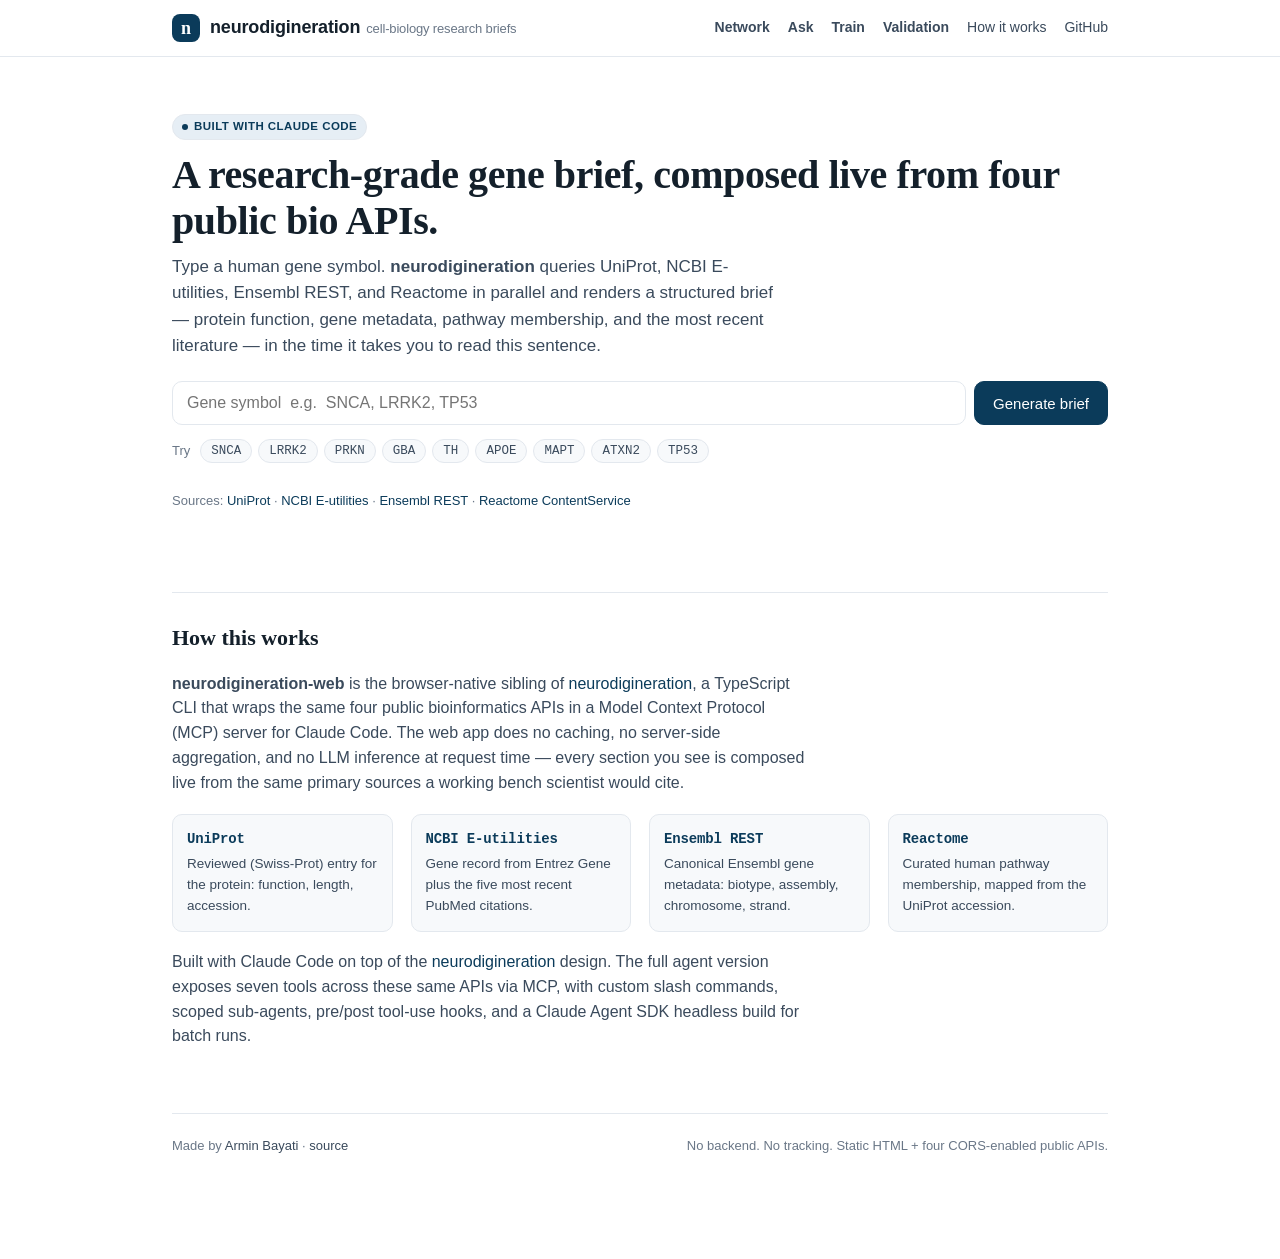
==== commit 6fe045cb: "Round 7 model + network page expansion; sync with site copy Model (assets/model.js) - Network verdic" ====
--- a/index.html
+++ b/index.html
@@ -335,6 +335,7 @@
       <a href="./network.html"><strong>Network</strong></a>
       <a href="./ask.html"><strong>Ask</strong></a>
       <a href="./train.html"><strong>Train</strong></a>
+      <a href="./validation.html"><strong>Validation</strong></a>
       <a href="#about">How it works</a>
       <a href="https://github.com/abayatibrain/neurodigineration" id="repo-link">GitHub</a>
     </nav>
